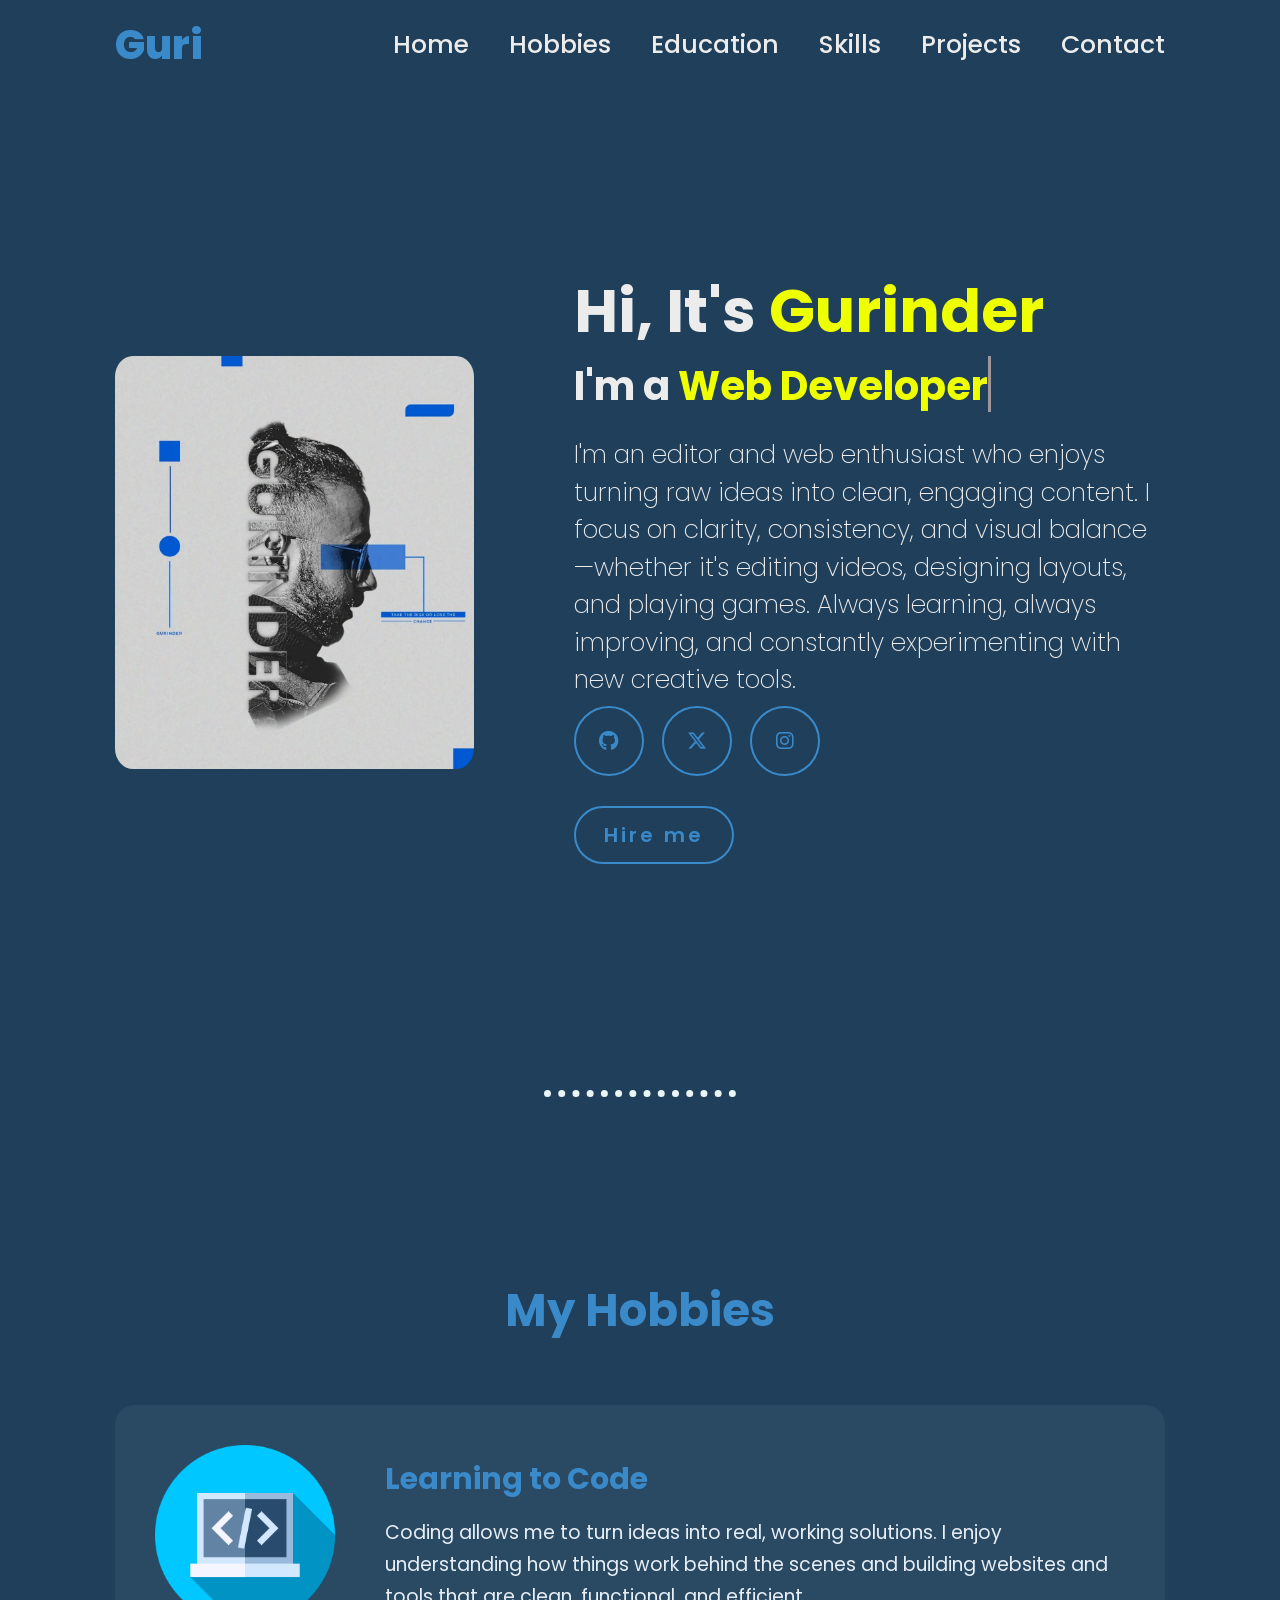
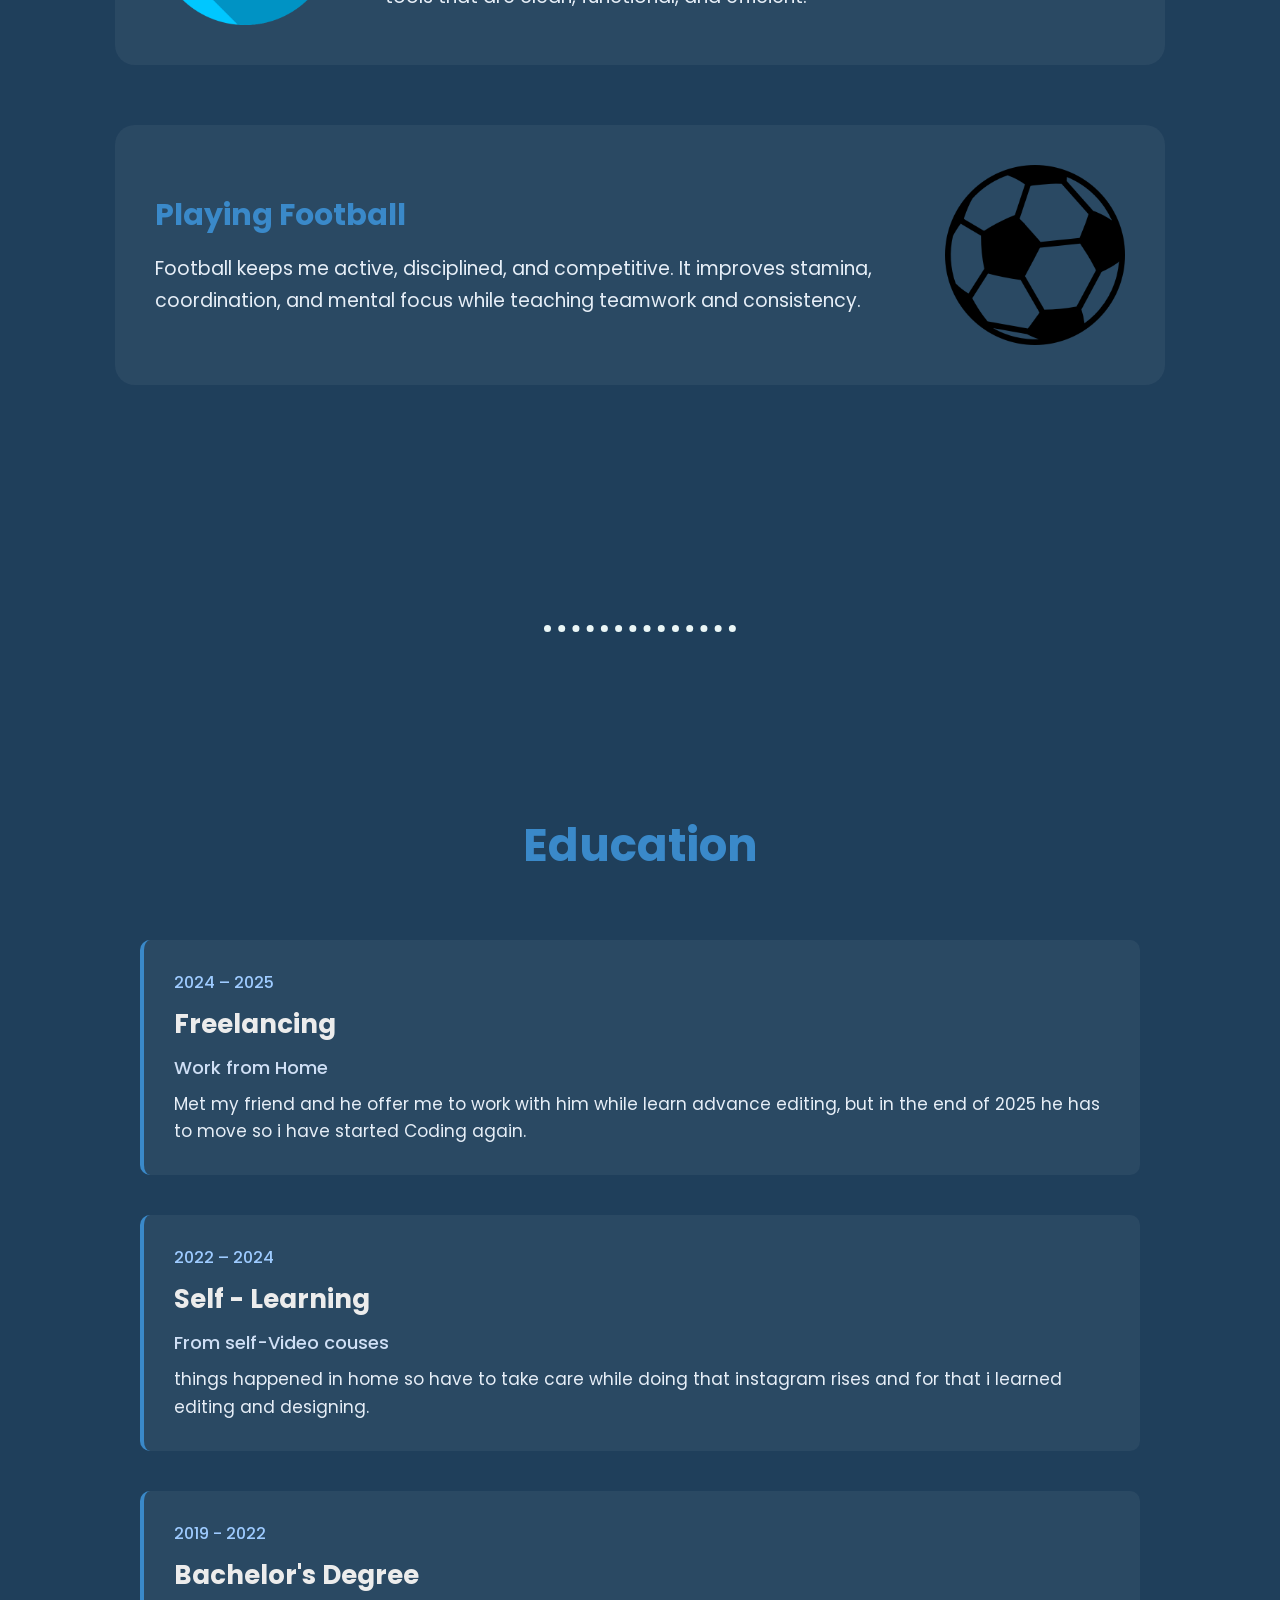
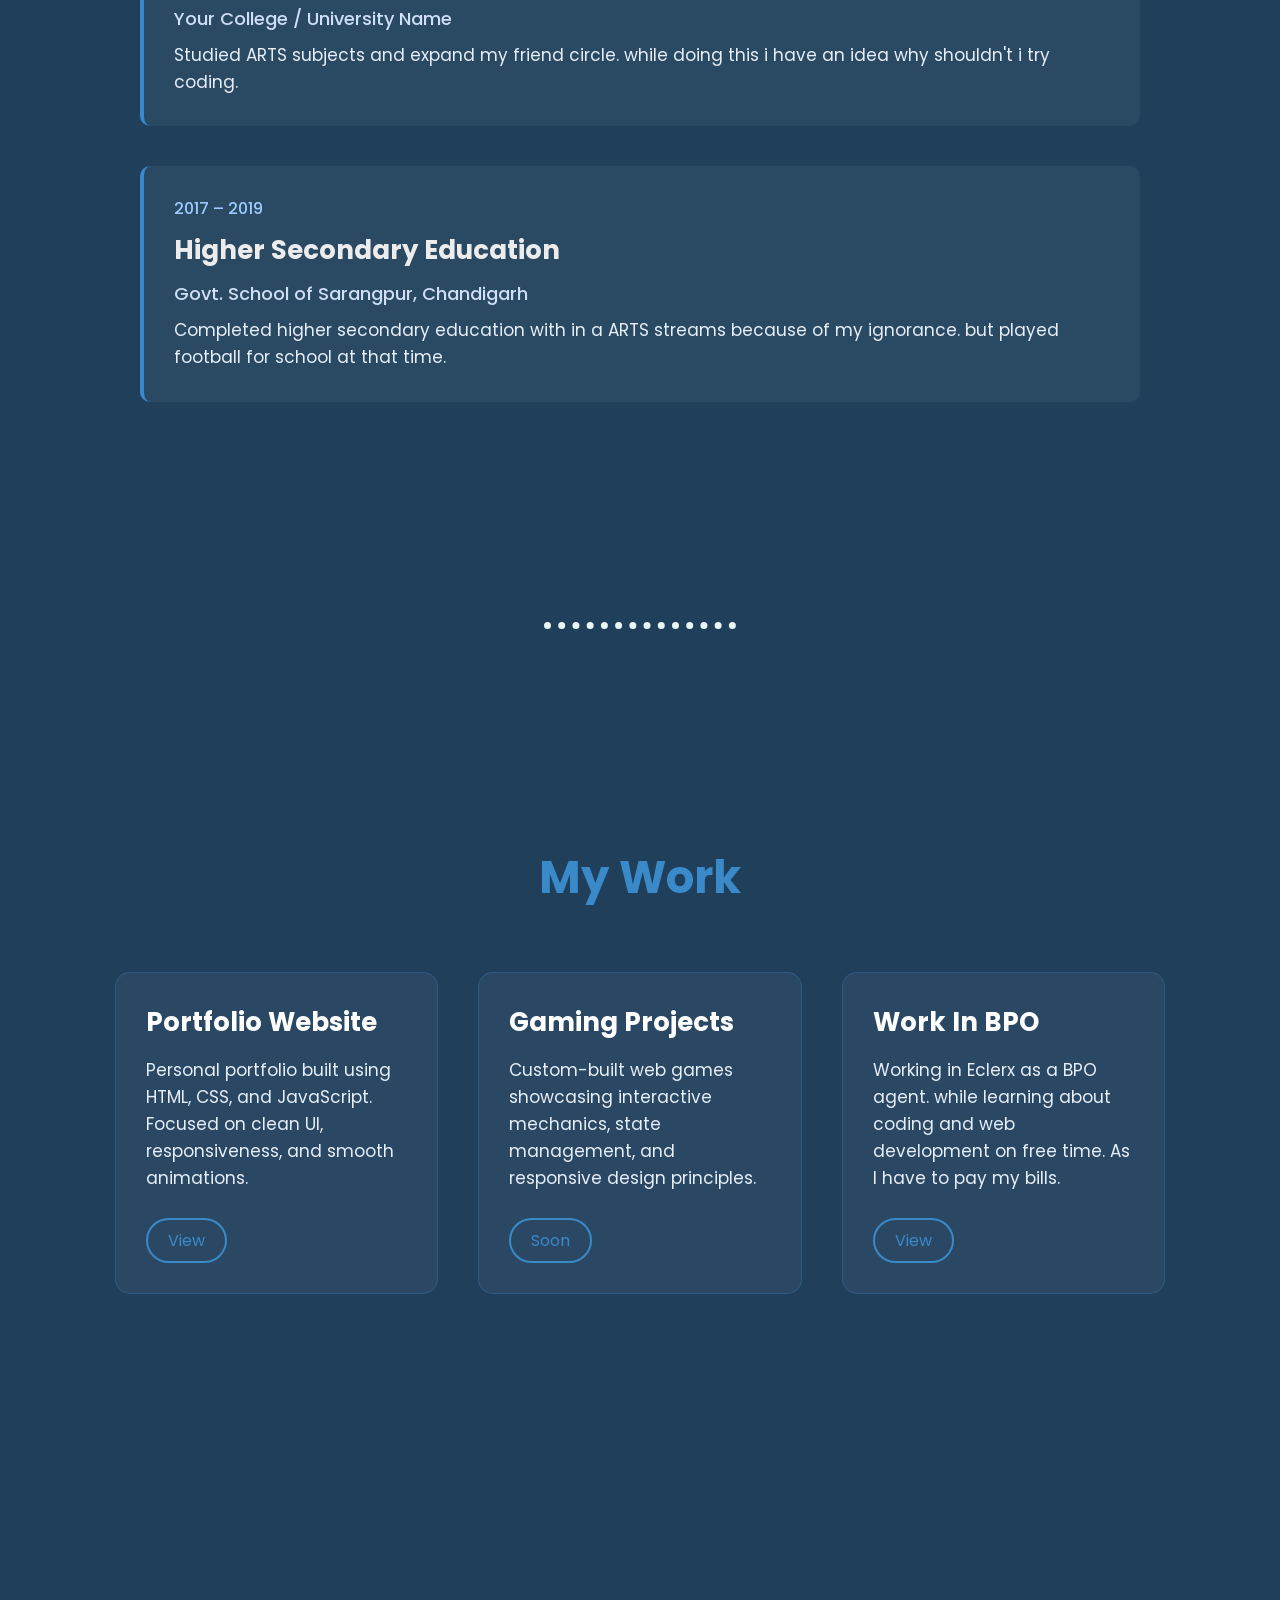
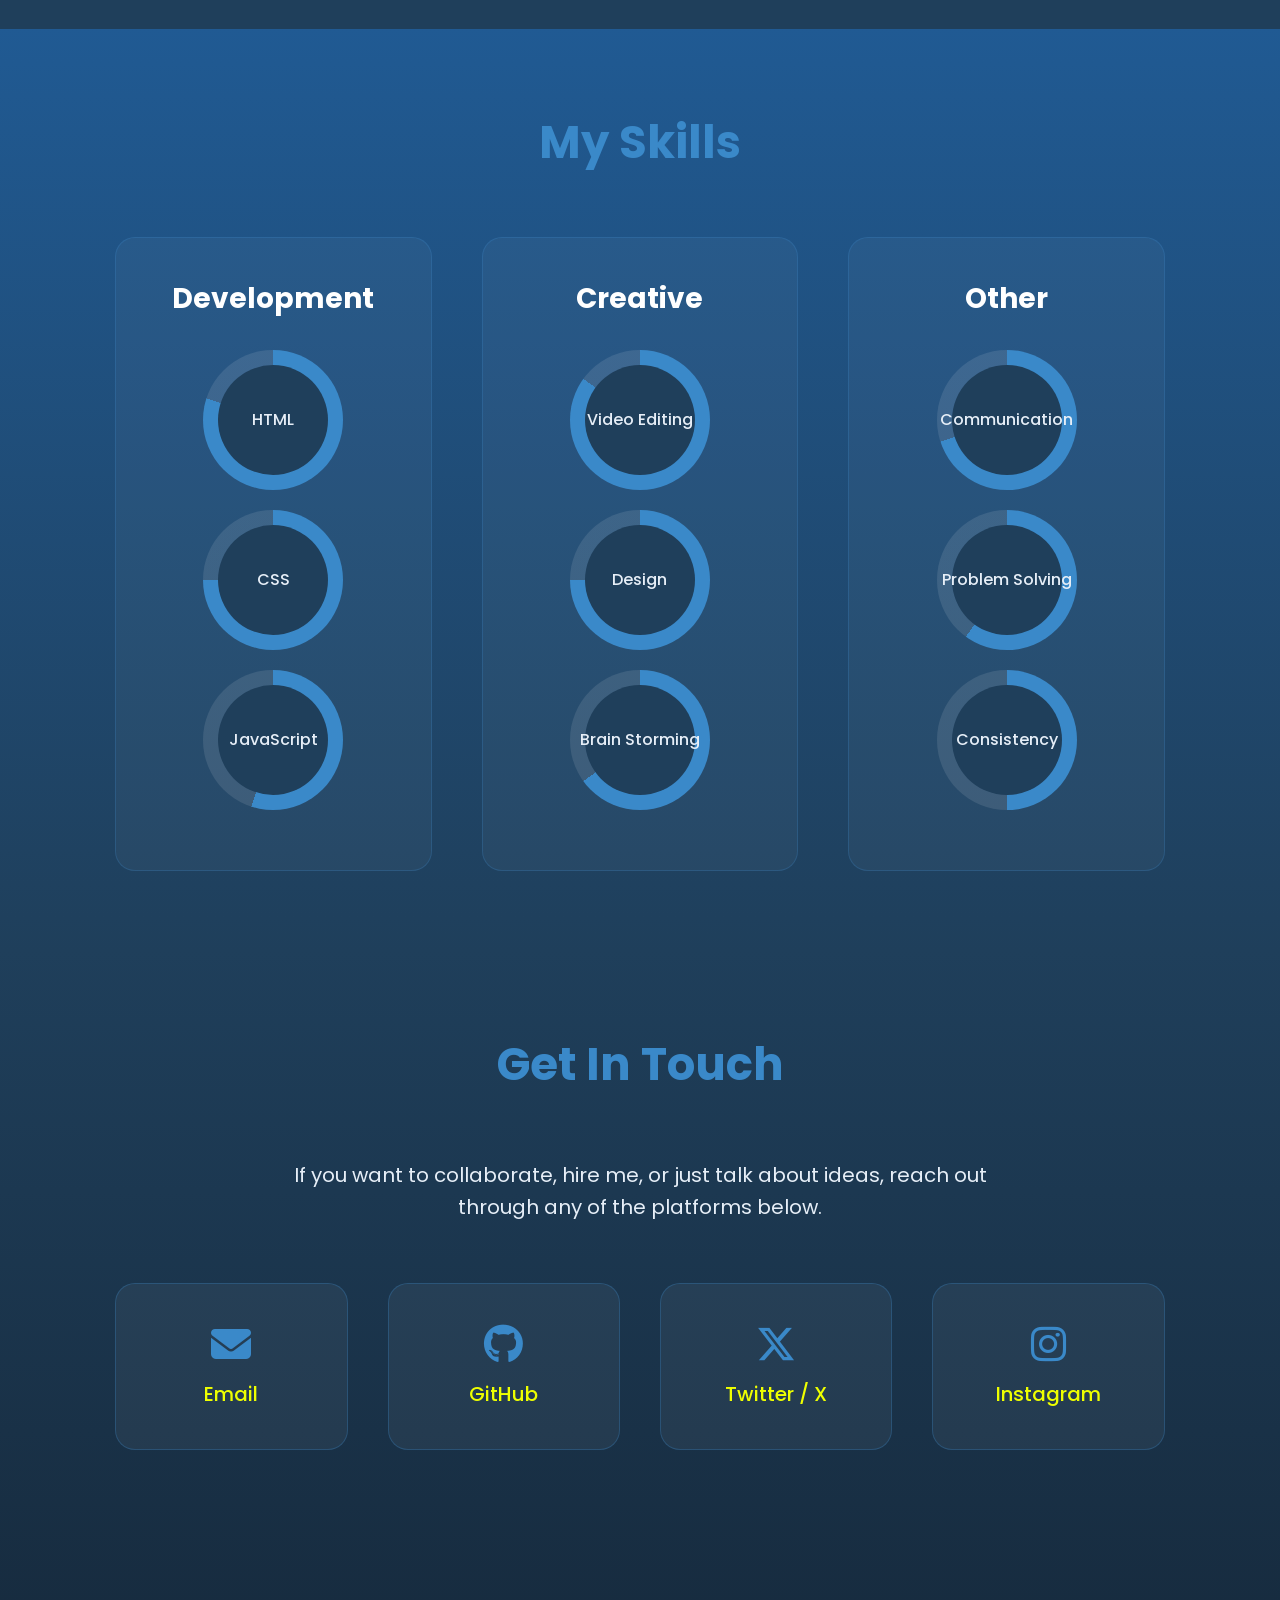
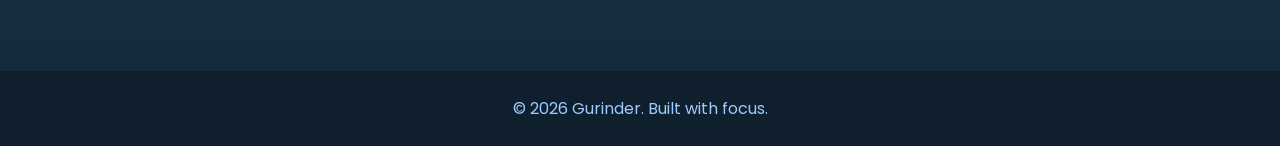
==== index.html @ d729294c "portfolio V1" ====
<!doctype html>
<html lang="en">
  <head>
    <meta charset="UTF-8" />
    <meta name="viewport" content="width=device-width, initial-scale=1.0" />
    <link rel="stylesheet" href="https://cdnjs.cloudflare.com/ajax/libs/font-awesome/6.5.2/css/all.min.css"/>
    <link rel="icon" href="/images/person-boy-svgrepo-com.svg" sizes="48x48">
    <link rel="stylesheet" href="style.css" />
    <title>Portfolio Website</title>
  </head>

  <body>
    <header class="navbar">
      <div class="logo">Guri</div>
      <ul>
        <li><a href="#home"> Home</a></li>
        <li><a href="#hobbies">Hobbies</a></li>
        <li><a href="#education">Education</a></li>
        <li><a href="#skills">Skills</a></li>
        <li><a href="#projects">Projects</a></li>
        <li><a href="#contact">Contact</a></li>
      </ul>
    </header>
    <section id="home" class="home">
      <div class="home-img">
        <img src="./images/profile.jpeg" alt="profile-Img" />
      </div>
      <div class="home-content">
        <h1>Hi, It's <span>Gurinder</span></h1>
        <h3 class="typing-text">I'm a <span></span></h3>
        <p>
          I'm an editor and web enthusiast who enjoys turning raw ideas into
          clean, engaging content. I focus on clarity, consistency, and visual
          balance—whether it's editing videos, designing layouts, and playing
          games. Always learning, always improving, and constantly experimenting
          with new creative tools.
        </p>
        <div class="social-icons">
          <a
            href="https://github.com/rdxwolf?tab=overview&from=2026-01-01&to=2026-01-25"
            ><i class="fa-brands fa-github"></i
          ></a>
          <a href="https://x.com/FAKER_200"
            ><i class="fa-brands fa-x-twitter"></i
          ></a>
          <a
            href="https://www.instagram.com/gurinder__2000?igsh=MTZneXZ6ZW9uZXV5Zw=="
            ><i class="fa-brands fa-instagram"></i
          ></a>
        </div>
        <a href="#" class="btn">Hire me</a>
      </div>
    </section>
<hr class="dot">
<!-- =================================================== Hobbies =========================================================== -->

<section id="hobbies" class="hobbies">
  <div class="section-wrapper">
    <h2 class="section-title">My Hobbies</h2>

    <div class="hobby-card">
      <img src="./images/programming.png" alt="Coding">
      <div class="hobby-content">
        <h3>Learning to Code</h3>
        <p>
          Coding allows me to turn ideas into real, working solutions.
          I enjoy understanding how things work behind the scenes and
          building websites and tools that are clean, functional, and efficient.
        </p>
      </div>
    </div>

    <div class="hobby-card reverse">
      <img src="./images/soccer-ball-variant.png" alt="Football">
      <div class="hobby-content">
        <h3>Playing Football</h3>
        <p>
          Football keeps me active, disciplined, and competitive.
          It improves stamina, coordination, and mental focus while
          teaching teamwork and consistency.
        </p>
      </div>
    </div>
  </div>
</section>

<hr class="dot">
<!-- =================================================== Education =========================================================== -->

    <section id="education" class="education">
      <div class="edu-container">
        <h2 class="section-title">Education</h2>

        <div class="edu-card">
          <span class="edu-year">2024 – 2025</span>
          <h3>Freelancing</h3>
          <p class="edu-place">Work from Home</p>
          <p class="edu-desc">
            Met my friend and he offer me to work with him while learn advance editing, but in the end of 2025 he has to move so i have started Coding again.
          </p>
        </div>

        <div class="edu-card">
          <span class="edu-year">2022 – 2024</span>
          <h3>Self - Learning</h3>
          <p class="edu-place">From self-Video couses</p>
          <p class="edu-desc">
            things happened in home so have to take care while doing that
            instagram rises and for that i learned editing and designing.
          </p>
        </div>

        <div class="edu-card">
          <span class="edu-year">2019 - 2022</span>
          <h3>Bachelor's Degree</h3>
          <p class="edu-place">Your College / University Name</p>
          <p class="edu-desc">
            Studied ARTS subjects and expand my friend circle. while doing this
            i have an idea why shouldn't i try coding.
          </p>
        </div>

        <div class="edu-card">
          <span class="edu-year">2017 – 2019</span>
          <h3>Higher Secondary Education</h3>
          <p class="edu-place">Govt. School of Sarangpur, Chandigarh</p>
          <p class="edu-desc">
            Completed higher secondary education with in a ARTS streams because
            of my ignorance. but played football for school at that time.
          </p>
        </div>
      </div>
    </section>

<hr class="dot">

<!-- =================================================== PROJECTS =========================================================== -->
<section id="projects" class="projects">
  <h2 class="section-title">My Work</h2>

  <div class="projects-grid">

    <div class="project-card">
      <h3>Portfolio Website</h3>
      <p>
        Personal portfolio built using HTML, CSS, and JavaScript.
        Focused on clean UI, responsiveness, and smooth animations.
      </p>
      <div class="project-links">
        <a href="./project.html">View</a>
      </div>
    </div>

    <div class="project-card">
      <h3>Gaming Projects</h3>
      <p>
        Custom-built web games showcasing interactive mechanics, state management, and responsive design principles.
      </p>
      <div class="project-links">
        <a href="#">Soon</a>
      </div>
    </div>

    <div class="project-card">
      <h3>Work In BPO</h3>
      <p>
        Working in Eclerx as a BPO agent. while learning about coding and
            web development on free time. As I have to pay my bills.
      </p>
      <div class="project-links">
        <a href="https://maps.app.goo.gl/LLouMLAFUHifFUCn8?g_st=aw">View</a>
      </div>
    </div>

  </div>
</section>

<!-- =================================================== SKILLS =========================================================== -->

<section id="skills" class="skills-section">
  <h2 class="section-title">My Skills</h2>

  <div class="skills-wrapper">

    <!-- Category -->
    <div class="skill-category">
      <h3>Development</h3>

      <div class="skill-ring" style="--percent: 80%">
        <span>HTML</span>
      </div>

      <div class="skill-ring" style="--percent: 75%">
        <span>CSS</span>
      </div>

      <div class="skill-ring" style="--percent: 55%">
        <span>JavaScript</span>
      </div>
    </div>

    <!-- Category -->
    <div class="skill-category">
      <h3>Creative</h3>

      <div class="skill-ring" style="--percent: 85%">
        <span>Video Editing</span>
      </div>

      <div class="skill-ring" style="--percent: 75%">
        <span>Design</span>
      </div>

      <div class="skill-ring" style="--percent: 65%">
        <span>Brain Storming</span>
      </div>
    </div>

    <!-- Category -->
    <div class="skill-category">
      <h3>Other</h3>

      <div class="skill-ring" style="--percent: 70%">
        <span>Communication</span>
      </div>

      <div class="skill-ring" style="--percent: 60%">
        <span>Problem Solving</span>
      </div>

      <div class="skill-ring" style="--percent: 50%">
        <span>Consistency</span>
      </div>
    </div>

  </div>
</section>

<!-- =================================================== CONTACT =========================================================== -->
<section id="contact" class="contact">
  <h2 class="section-title">Get In Touch</h2>

  <p class="contact-text">
    If you want to collaborate, hire me, or just talk about ideas,
    reach out through any of the platforms below.
  </p>

  <div class="contact-cards">

    <a href="mailto:yourmail@gmail.com" class="contact-card">
      <i class="fa-solid fa-envelope"></i>
      <span>Email</span>
    </a>

    <a href="https://github.com/rdxwolf" target="_blank" class="contact-card">
      <i class="fa-brands fa-github"></i>
      <span>GitHub</span>
    </a>

    <a href="https://x.com/FAKER_200" target="_blank" class="contact-card">
      <i class="fa-brands fa-x-twitter"></i>
      <span>Twitter / X</span>
    </a>

    <a href="https://www.instagram.com/gurinder__2000" target="_blank" class="contact-card">
      <i class="fa-brands fa-instagram"></i>
      <span>Instagram</span>
    </a>

  </div>
</section>

<!-- ================= FOOTER ================= -->
<footer class="footer">
  <p>© 2026 Gurinder. Built with focus.</p>
</footer>

</body>
</html>
---- style.css ----
@import url('https://fonts.googleapis.com/css2?family=Poppins:wght@100;200;300;400;500;600&display=swap');

* {
    margin: 0;
    padding: 0;
    box-sizing: border-box;
    text-decoration: none;
    border: none;
    outline: none;
    font-family: 'Poppins', sans-serif;
}

html {
    font-size: 62.5%;
}

a, button, input, textarea {
  cursor: url('images/circle-cursor.svg') 10 10, auto;
}


body {
    width: 100%;
    min-height: 100vh;
    overflow-x: hidden;
    background: #1f3f5b;
    color: rgb(236, 236, 236);
    cursor: url('images/circle-cursor.svg') 10 10, auto;
}

.dot {
    border-style: none;
    border-top-style: dotted;
    color: #EAF6F6;
    width: 15%;
    border-width: 7px;
    margin: 100px auto;
}

/* ================= HEADER ================= */


header {
    top: 0;
    left: 0;
    width: 100%;
    padding: 1.5rem 9%;
    background-color: transparent;
    display: flex;
    justify-content: space-between;
    align-items: center;
    z-index: 100;
    background-color: #1f3f5b;
}

.logo {
    font-size: 4rem;
    color: #3a89c9;
    font-weight: 800;
    cursor: none;
    cursor: url('images/circle-cursor.svg') 10 10, auto;
    transition: transform 0.3s ease;
}

.logo:hover {
    transform: scale(1.1);
}

header ul {
    display: flex;
}

header ul li {
    list-style: none;
}

header ul a {
    font-size: 2.5rem;
    color: rgb(236, 236, 236);
    margin-left: 4rem;
    font-weight: 500;
    transition: 0.3s ease;
    border-bottom: 3px transparent;
}

ul a:hover,
ul a.active {
    color: #3a89c9;
    border-bottom: 3px #3a89c9;
}

/* ================= SECTIONS ================= */
section {
    min-height: 100vh;
    padding: 10rem 9% 5rem;
}

.home {
    display: flex;
    align-items: center;
    justify-content: center;
    background-color: #1f3f5b;
    gap: 10rem;
}

/* ================= TEXT ================= */
.home-content {
    max-width: 800px;
}

.home-content h1 {
    font-size: clamp(3.5rem, 5vw, 6rem);
    font-weight: 700;
    line-height: 1.5;
}

span {
    color: #eeff00;
}

.home-content h3 {
    font-size: clamp(2.2rem, 4vw, 4rem);
    margin-bottom: 1rem;
    font-weight: 700;
}

.home-content p {
    font-size: 2.5rem;
    padding-top: 1rem;
    font-weight: 200;
    line-height: 1.5;
    height: 25rem;
}

/* ================= IMAGE ================= */
.home-img img {
    width: min(28vw);
    border-radius: 5%;
    transition: transform 0.3s ease;
}

.home-img img:hover {
    transform: scale(1.05);
}

/* ================= SOCIAL ================= */
.social-icons a {
    display: inline-flex;
    justify-content: center;
    align-items: center;
    width: 7rem;
    height: 7rem;
    border: 0.2rem solid #3a89c9;
    font-size: 2rem;
    border-radius: 50%;
    margin: 3rem 1.5rem 3rem 0;
    transition: 0.3s ease;
    color: #3a89c9;
}

.social-icons a:hover {
    color: black;
    transform: scale(1.2) translateY(-4px);
    background-color: #3a89c9;
    box-shadow: 0 0 25px #3a89c9;
}

/* ================= BUTTON ================= */
.btn {
    display: inline-block;
    padding: 1.2rem 2.8rem;
    border-radius: 4rem;
    font-size: 2rem;
    color: #3a89c9;
    letter-spacing: 0.3rem;
    font-weight: 600;
    border: 2px solid #3a89c9;
    transition: 0.3s ease;
    cursor: none;
    cursor: url('images/circle-cursor.svg') 10 10, auto;

}

.btn:hover {
    background-color: #3a89c9;
    color: black;
    box-shadow: 0 0 25px #3a89c9;
    transform: scale(1.1);
}

/* ================= TYPING ================= */
.typing-text {
    font-size: 3.4rem;
    font-weight: 600;
}

.typing-text span {
    position: relative;
}

.typing-text span::before {
    content: "Web Developer";
    color: #eeff00;
    animation: words 20s infinite;
}

.typing-text span::after {
    content: "";
    position: absolute;
    width: calc(100% + 8px);
    height: 100%;
    border-left: 3px solid #9f969c;
    right: -8;
    animation: cursor 0.6s infinite;
}

@keyframes cursor {
    to {
        border-left: 3px solid #3a89c9;
    }
}

@keyframes words {

    0%,
    20% {
        content: "Web Developer";
    }

    21%,
    40% {
        content: "Editor";
    }

    41%,
    60% {
        content: "Web Designer";
    }

    61%,
    80% {
        content: "Gamer";
    }

    81%,
    100% {
        content: "Football lover";
    }
}

/* ================= HOBBIES ================= */

.hobbies {
    min-height: 100vh;
    padding: 8rem 9%;
    background: transparent;
}

.section-wrapper {
    max-width: 1100px;
    margin: 0 auto;
}

.section-title {
    font-size: 4.5rem;
    text-align: center;
    color: #3a89c9;
    margin-bottom: 6rem;
}

/* Hobby card layout */
.hobby-card {
    display: flex;
    align-items: center;
    gap: 5rem;
    margin-bottom: 6rem;
    background: rgba(255, 255, 255, 0.05);
    padding: 4rem;
    border-radius: 2rem;
    transition: transform 0.3s ease, box-shadow 0.3s ease;
}

.hobby-card:hover {
    transform: translateY(-6px);
    box-shadow: 0 0 25px rgba(58, 137, 201, 0.35);
}

/* Reverse layout for alternating cards */
.hobby-card.reverse {
    flex-direction: row-reverse;
}

/* Images */
.hobby-card img {
    width: 180px;
    max-width: 100%;
    transition: transform 0.3s ease;
}

.hobby-card:hover img {
    transform: scale(1.05);
}

/* Text content */
.hobby-content h3 {
    font-size: 3rem;
    color: #3a89c9;
    margin-bottom: 1.5rem;
}

.hobby-content p {
    font-size: 1.9rem;
    line-height: 1.7;
    color: #e6eef7;
}


/* ================= EDUCATION ================= */
.education {
    min-height: 100vh;
    padding: 8rem 9%;
    background-color: #1f3f5b;
}

.edu-container {
    max-width: 1000px;
    margin: 0 auto;
}

.section-title {
    font-size: 4.5rem;
    text-align: center;
    color: #3a89c9;
    margin-bottom: 6rem;
}

.edu-card {
    background: rgba(255, 255, 255, 0.05);
    border-left: 4px solid #3a89c9;
    padding: 3rem;
    margin-bottom: 4rem;
    border-radius: 1rem;
    transition: transform 0.3s ease, box-shadow 0.3s ease;
}

.edu-card:hover {
    transform: translateY(-5px);
    box-shadow: 0 0 25px rgba(58, 137, 201, 0.3);
}

.edu-year {
    font-size: 1.6rem;
    color: #9ecbff;
    font-weight: 500;
}

.edu-card h3 {
    font-size: 2.6rem;
    margin: 1rem 0;
}

.edu-place {
    font-size: 1.8rem;
    font-weight: 500;
    color: #cfdff5;
}

.edu-desc {
    font-size: 1.7rem;
    line-height: 1.6;
    margin-top: 1rem;
    color: #e6eef7;
}

/* ================= PROJECTS ================= */
.projects {
    min-height: 100vh;
    padding: 9%;
    background-color: #1f3f5b;
}

.projects .section-title {
    font-size: 4.5rem;
    text-align: center;
    color: #3a89c9;
    margin-bottom: 6rem;
}

.projects-grid {
    display: grid;
    grid-template-columns: repeat(auto-fit, minmax(280px, 1fr));
    gap: 4rem;
}

.project-card {
    background: rgba(255, 255, 255, 0.05);
    padding: 3rem;
    border-radius: 1.5rem;
    border: 1px solid rgba(58, 137, 201, 0.3);
    transition: transform 0.3s ease, box-shadow 0.3s ease;
}

.project-card:hover {
    transform: translateY(-8px);
    box-shadow: 0 0 25px rgba(58, 137, 201, 0.35);
}

.project-card h3 {
    font-size: 2.6rem;
    color: #ffffff;
    margin-bottom: 1.5rem;
}

.project-card p {
    font-size: 1.7rem;
    line-height: 1.6;
    color: #e6eef7;
    margin-bottom: 2.5rem;
}

.project-links {
    display: flex;
    gap: 2rem;
}

.project-links a {
    font-size: 1.6rem;
    padding: 0.8rem 2rem;
    border-radius: 3rem;
    border: 2px solid #3a89c9;
    color: #3a89c9;
    transition: 0.3s ease;
}

.project-links a:hover {
    background-color: #3a89c9;
    color: #000;
}



/* ================= SKILLS ================= */
.skills-section {
    min-height: 100vh;
    padding: 8rem 9%;
    background: linear-gradient(to bottom,
            #205a93,
            #1f3f5b);
}

.skills-section .section-title {
    text-align: center;
    font-size: 4.5rem;
    color: #3a89c9;
    margin-bottom: 6rem;
}

.skills-wrapper {
    display: grid;
    grid-template-columns: repeat(auto-fit, minmax(260px, 1fr));
    gap: 5rem;
}

.skill-category {
    background: rgba(255, 255, 255, 0.04);
    padding: 4rem 2rem;
    border-radius: 2rem;
    text-align: center;
    border: 1px solid rgba(58, 137, 201, 0.25);
}

.skill-category h3 {
    font-size: 2.8rem;
    margin-bottom: 3rem;
    color: #ffffff;
}

/* ===== Skills ===== */
.skill-ring {
    width: 140px;
    height: 140px;
    margin: 2rem auto;
    border-radius: 50%;
    background:
        conic-gradient(#3a89c9 var(--percent),
            rgba(255, 255, 255, 0.1) 0);
    display: flex;
    align-items: center;
    justify-content: center;
    position: relative;
    transition: transform 0.3s ease, box-shadow 0.3s ease;
}

.skill-ring::before {
    content: "";
    width: 110px;
    height: 110px;
    background-color: #1f3f5b;
    border-radius: 50%;
    position: absolute;
}

.skill-ring span {
    position: relative;
    z-index: 1;
    font-size: 1.6rem;
    text-align: center;
    color: #e6eef7;
    font-weight: 500;
}

.skill-ring:hover {
    transform: scale(1.1);
    box-shadow: 0 0 25px rgba(58, 137, 201, 0.4);
}


/* ================= CONTACT ================= */
.contact {
    min-height: 80vh;
    padding: 8rem 9%;
    background: linear-gradient(
        to bottom,
        #1f3f5b,
        #162a3d
    );
    text-align: center;
}

.contact-text {
    font-size: 2rem;
    max-width: 700px;
    margin: 2rem auto 6rem;
    color: #e6eef7;
    line-height: 1.6;
}

.contact-cards {
    display: grid;
    grid-template-columns: repeat(auto-fit, minmax(220px, 1fr));
    gap: 4rem;
}

.contact-card {
    background: rgba(255,255,255,0.05);
    padding: 4rem 2rem;
    border-radius: 2rem;
    text-decoration: none;
    color: #ffffff;
    border: 1px solid rgba(58,137,201,0.3);
    transition: transform 0.3s ease, box-shadow 0.3s ease;
}

.contact-card i {
    font-size: 4rem;
    color: #3a89c9;
    margin-bottom: 1.5rem;
}

.contact-card span {
    display: block;
    font-size: 2rem;
    font-weight: 500;
}

.contact-card:hover {
    transform: translateY(-8px);
    box-shadow: 0 0 30px rgba(58,137,201,0.4);
}


/* ================= FOOTER ================= */
.footer {
    background-color: #0f1f2e;
    padding: 2.5rem 9%;
    text-align: center;
}

.footer p {
    font-size: 1.6rem;
    color: #9ecbff;
}

/* ================= RESPONSIVENESS ================= */

/* ---------- Large laptops & small desktops ---------- */
@media (max-width: 1200px) {
  section {
    padding: 7rem 7%;
  }

  .home {
    gap: 6rem;
  }

  .home-img img {
    width: 35vw;
  }
}

/* ---------- Tablets & iPads ---------- */
@media (max-width: 992px) {
  html {
    font-size: 58%;
  }

  nav {
    display: none;
  }

  .home {
    flex-direction: column;
    text-align: center;
    gap: 4rem;
  }

  .social-icons {
    justify-content: center;
  }

  .hobby-card,
  .hobby-card.reverse {
    flex-direction: column;
    text-align: center;
  }

  .hobby-card img {
    width: 160px;
  }

  .projects-grid,
  .skills-wrapper,
  .contact-cards {
    grid-template-columns: repeat(2, 1fr);
  }
}

/* ---------- Mobile devices ---------- */
@media (max-width: 600px) {
  html {
    font-size: 52%;
  }

  section {
    padding: 6rem 5%;
  }

  .home-img img {
    width: 70vw;
  }

  .projects-grid,
  .skills-wrapper,
  .contact-cards {
    grid-template-columns: 1fr;
  }

  .skill-ring {
    width: 120px;
    height: 120px;
  }

  .skill-ring::before {
    width: 95px;
    height: 95px;
  }
}
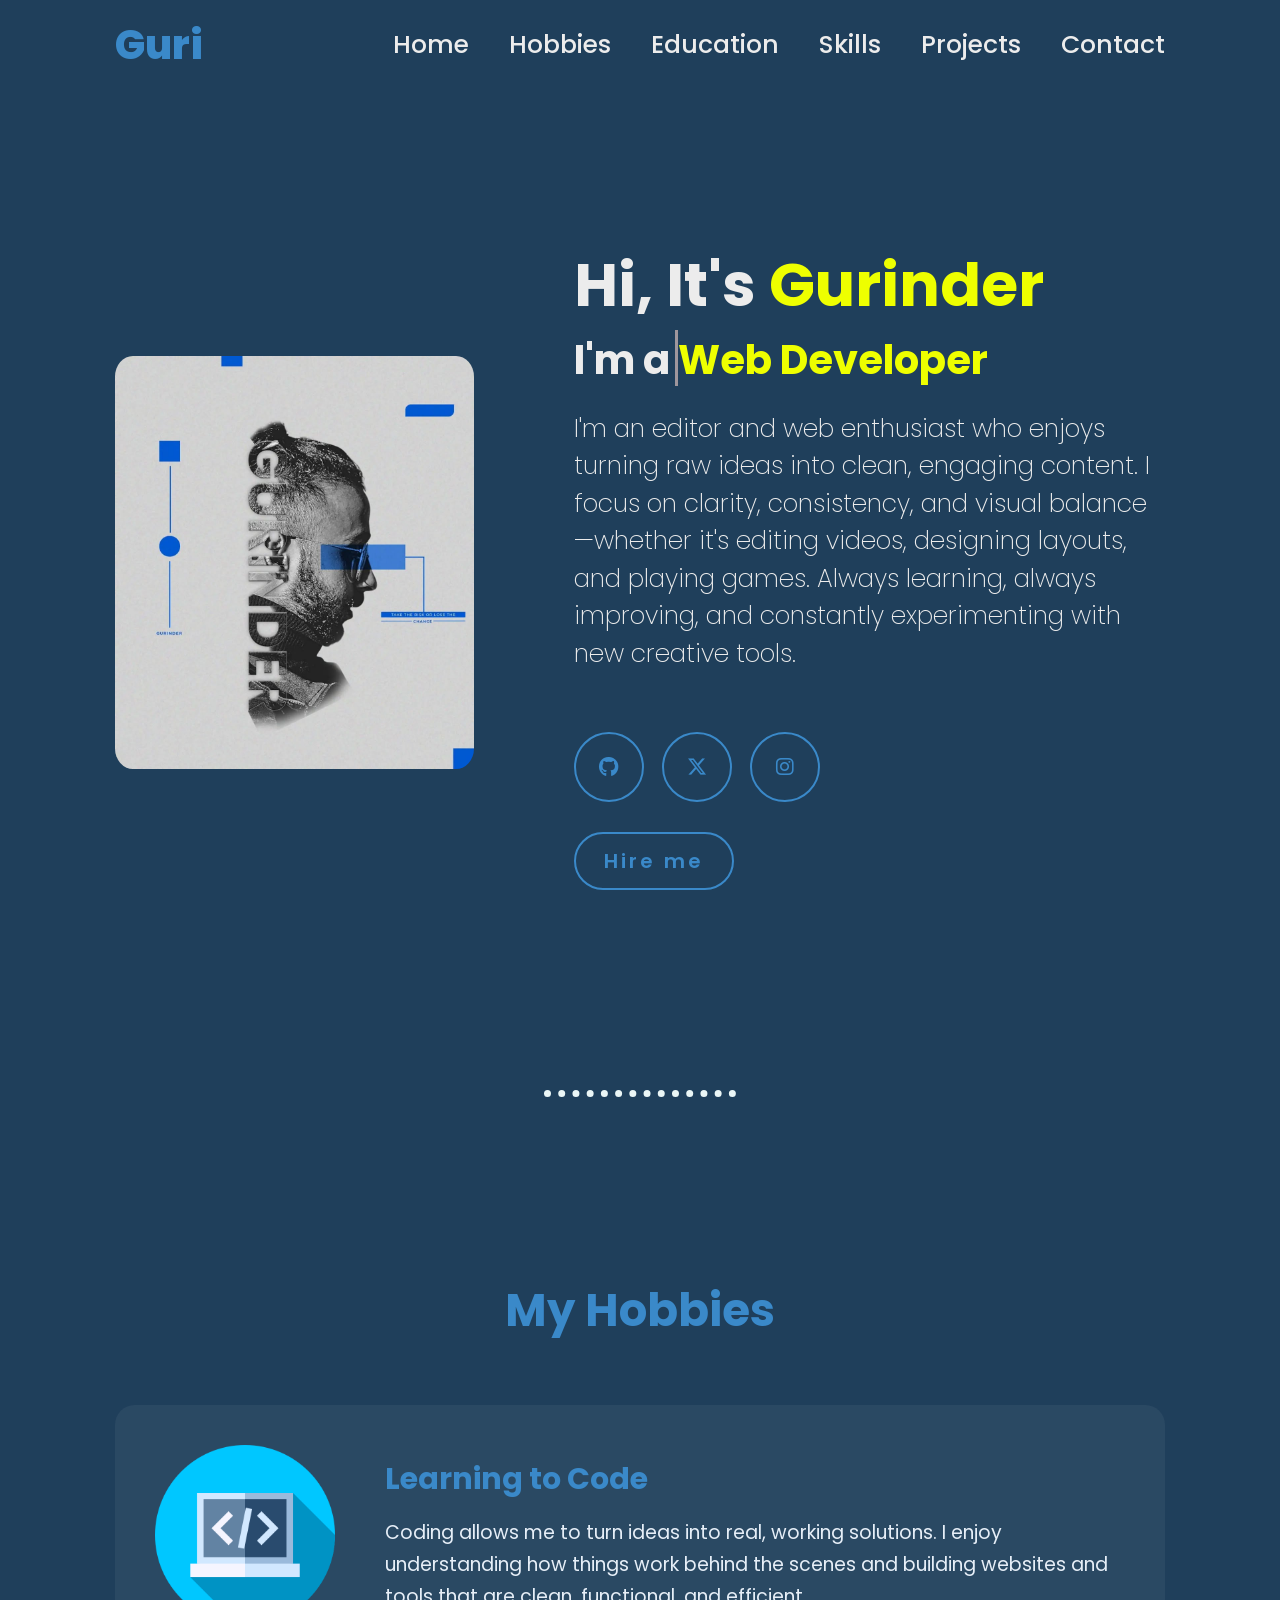
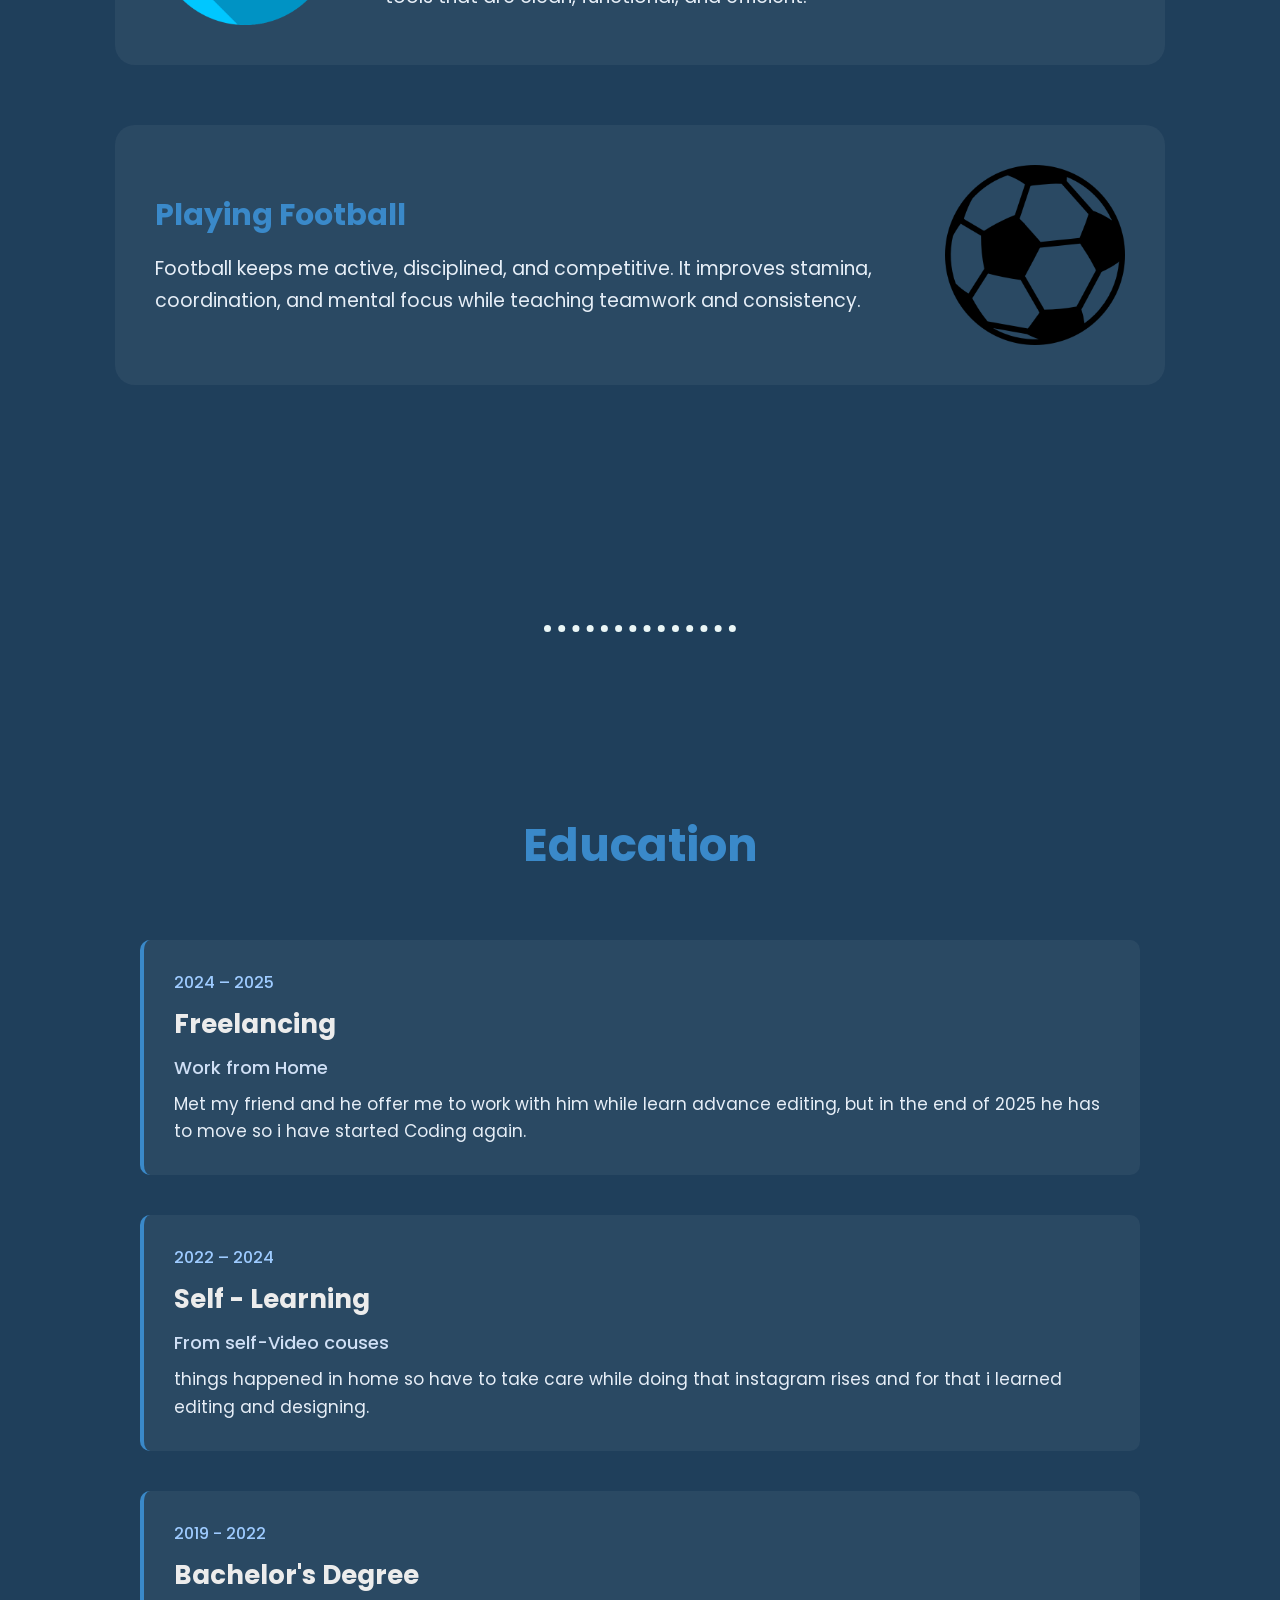
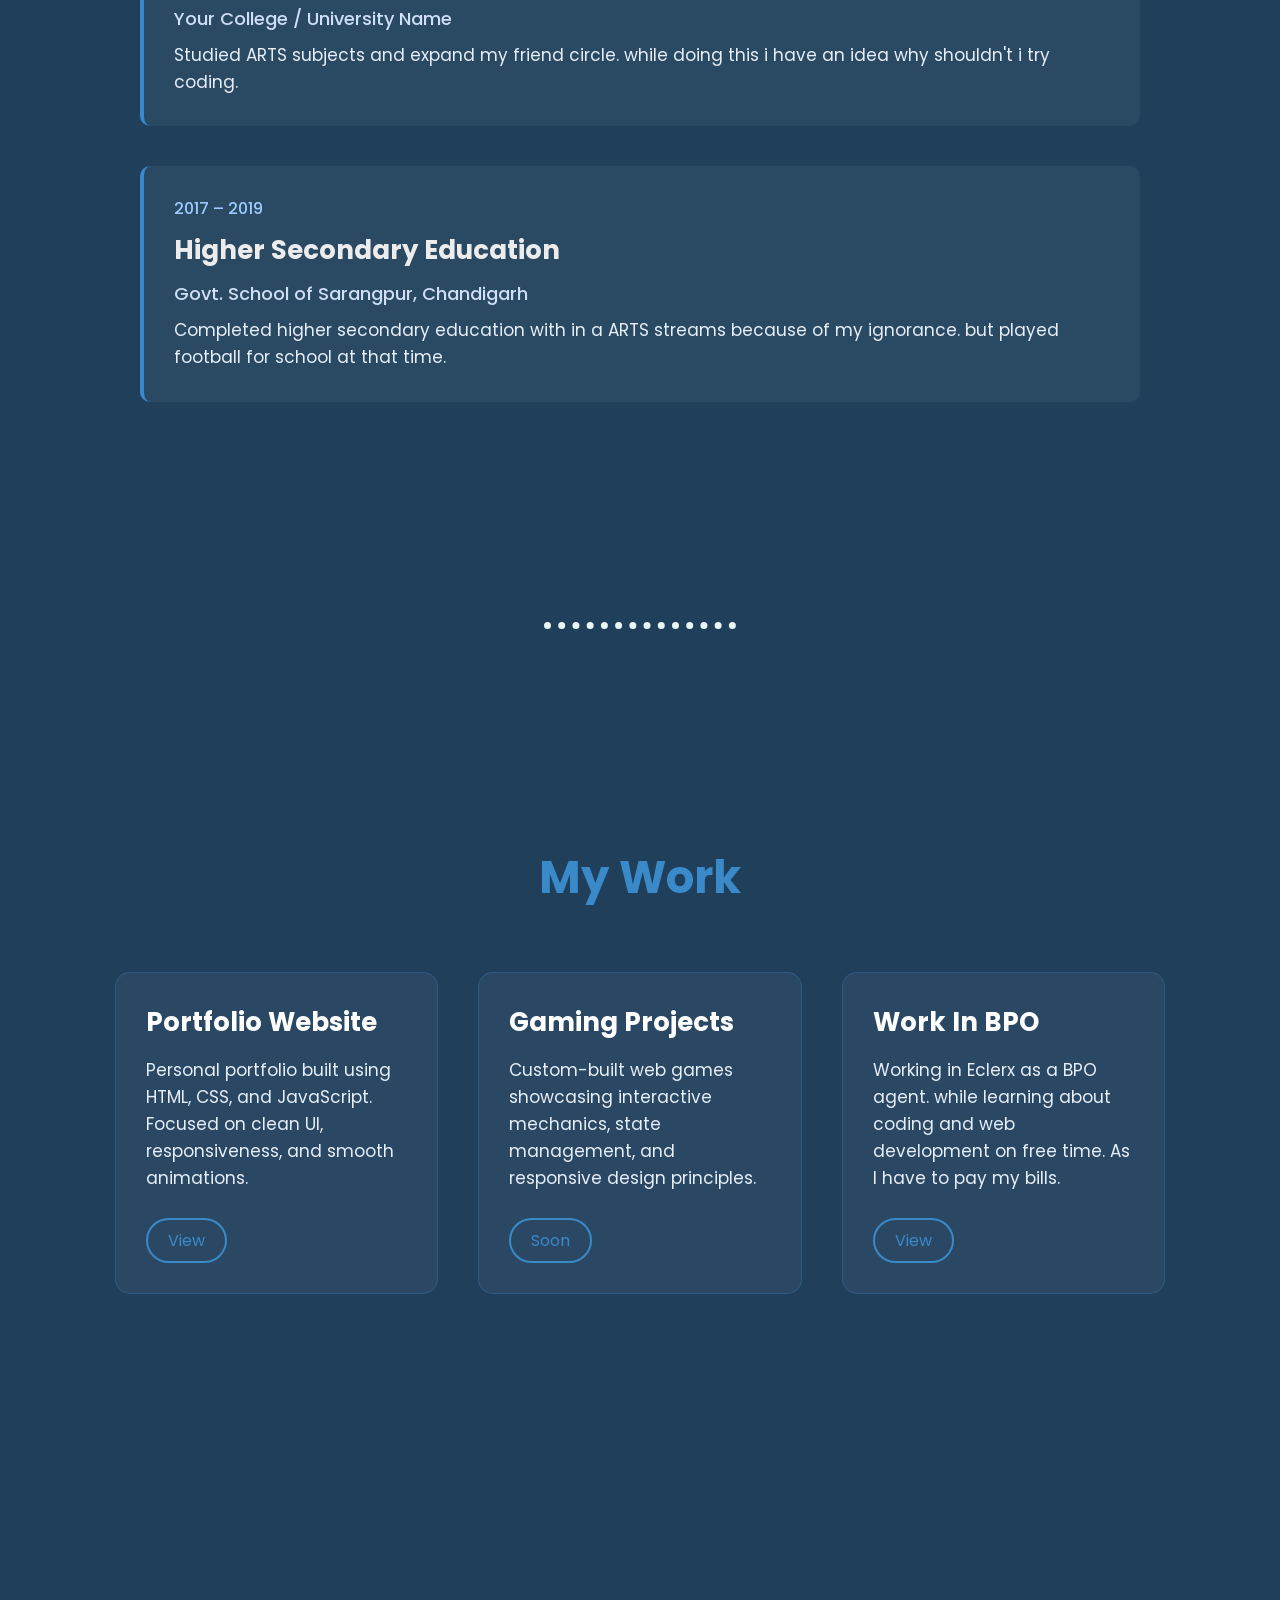
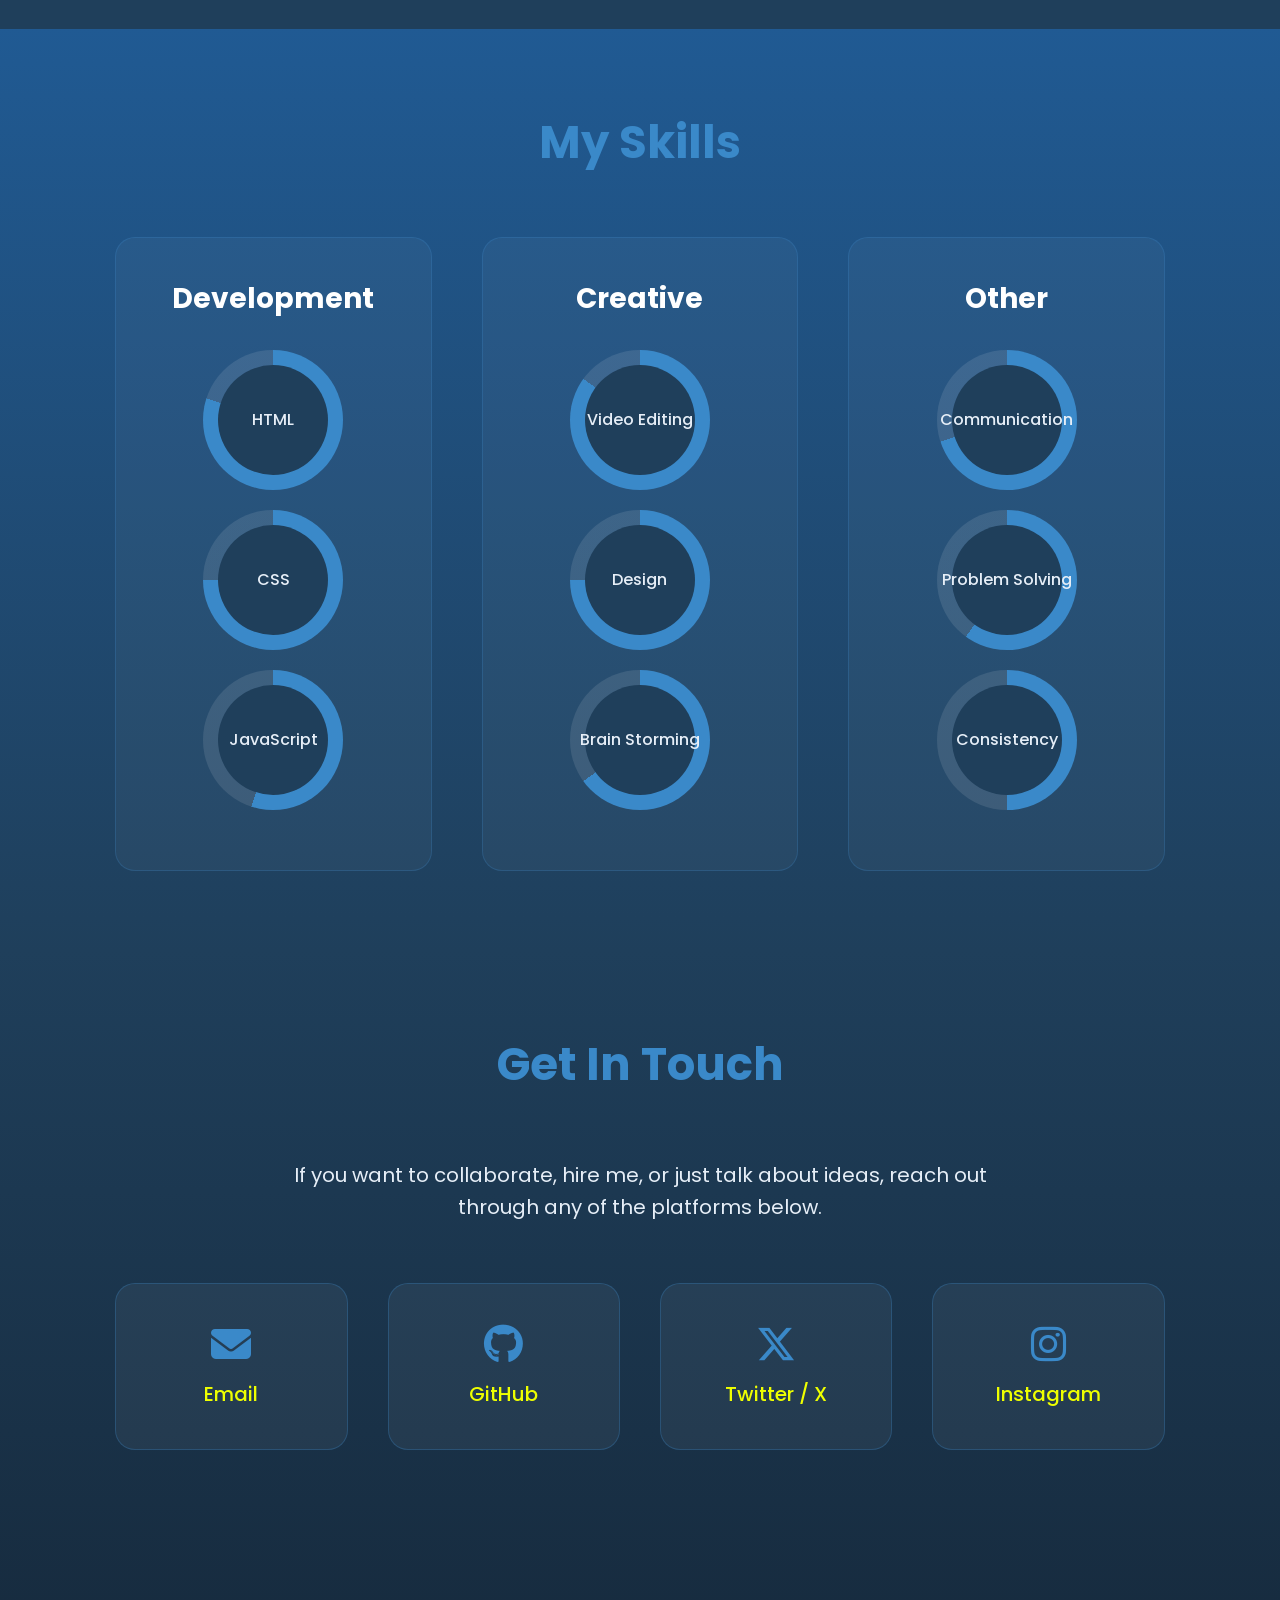
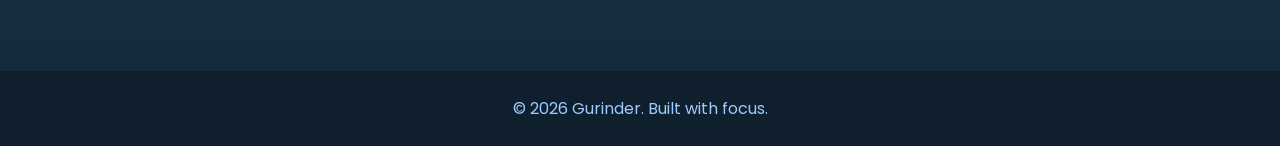
==== commit 5917e0fe: "Fix: mobile layout overlap, added hamburger menu logic, and cleaned CSS bugs" ====
--- a/index.html
+++ b/index.html
@@ -12,7 +12,8 @@
   <body>
     <header class="navbar">
       <div class="logo">Guri</div>
-      <ul>
+      <i class="fa-solid fa-bars" id="menu-icon"></i>
+      <ul  id="nav-links">
         <li><a href="#home"> Home</a></li>
         <li><a href="#hobbies">Hobbies</a></li>
         <li><a href="#education">Education</a></li>
@@ -275,5 +276,6 @@
   <p>© 2026 Gurinder. Built with focus.</p>
 </footer>
 
+<script src="./script.js"></script>
 </body>
 </html>
--- a/style.css
+++ b/style.css
@@ -83,6 +83,12 @@
     border-bottom: 3px transparent;
 }
 
+#menu-icon {
+    font-size: 3.5rem;
+    color: #3a89c9;
+    display: none;
+}
+
 ul a:hover,
 ul a.active {
     color: #3a89c9;
@@ -129,7 +135,7 @@
     padding-top: 1rem;
     font-weight: 200;
     line-height: 1.5;
-    height: 25rem;
+    margin-bottom: 3rem;
 }
 
 /* ================= IMAGE ================= */
@@ -210,7 +216,7 @@
     width: calc(100% + 8px);
     height: 100%;
     border-left: 3px solid #9f969c;
-    right: -8;
+    right: -8px;
     animation: cursor 0.6s infinite;
 }
 
@@ -600,6 +606,32 @@
 
 /* ---------- Tablets & iPads ---------- */
 @media (max-width: 992px) {
+    #menu-icon {
+    display: block;
+  }
+
+  header ul {
+    position: absolute;
+    top: 100%;
+    left: 0;
+    width: 100%;
+    background-color: #1f3f5b;
+    flex-direction: column;
+    text-align: center;
+    border-top: 2px solid #3a89c9;
+    display: none;
+  }
+
+  header ul.active {
+    display: flex; 
+  }
+
+  header ul a {
+    display: block;
+    margin: 2.5rem 0;
+    font-size: 3rem;
+  }
+
   html {
     font-size: 58%;
   }
